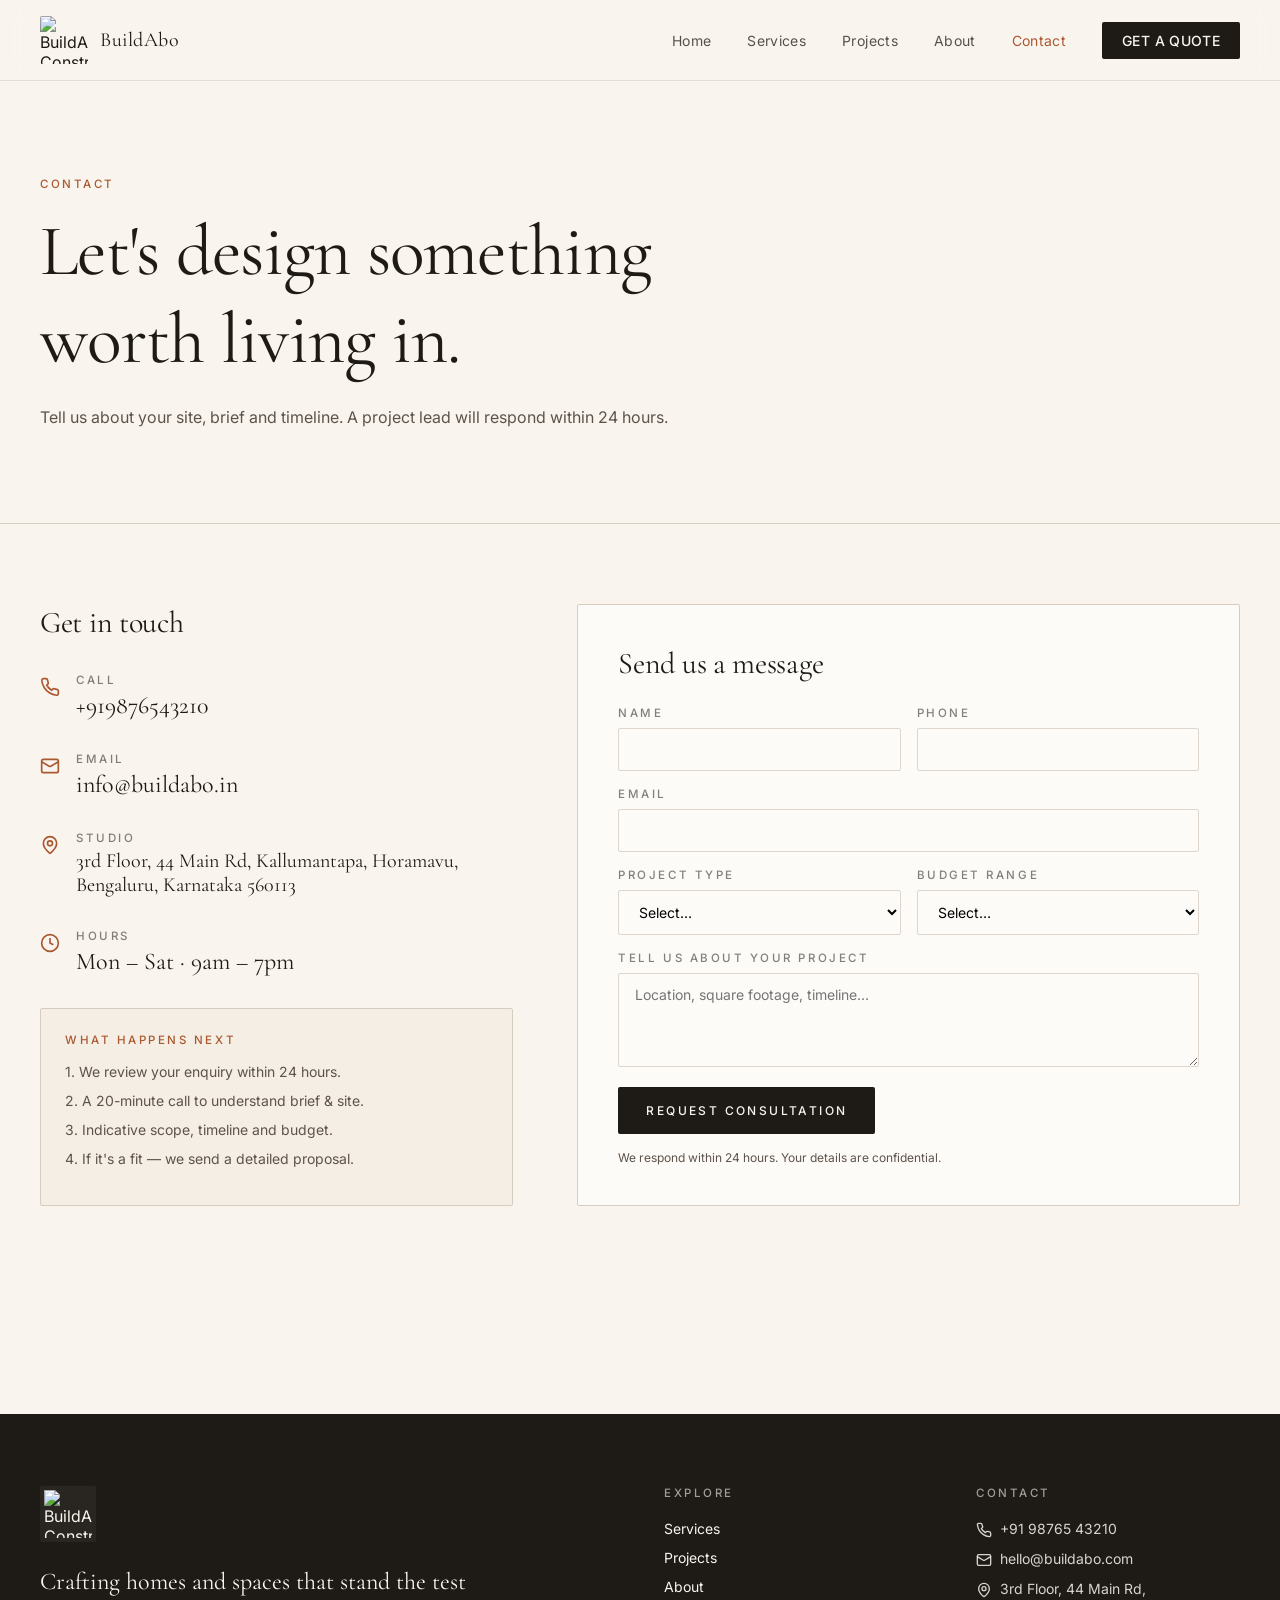
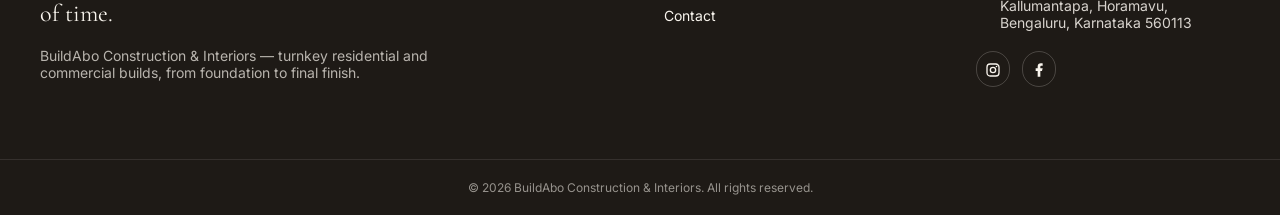
==== contact.html @ c75fe8bf "first commit" ====
<!DOCTYPE html>
<html lang="en">
  <head>
    <meta charset="UTF-8" />
    <meta name="viewport" content="width=device-width, initial-scale=1.0" />
    <title>Contact BuildAbo — Free Project Consultation</title>
    <meta
      name="description"
      content="Tell us about your build or interior project. Free 20-minute consultation. We respond within 24 hours."
    />
    <link rel="stylesheet" href="styles.css" />
  </head>
  <body>
    <div class="page">
      <div id="site-header"></div>
      <main class="main">
        <section class="page-hero">
          <div class="container">
            <p class="eyebrow">Contact</p>
            <h1>Let's design something worth living in.</h1>
            <p class="lead">
              Tell us about your site, brief and timeline. A project lead will respond within 24 hours.
            </p>
          </div>
        </section>

        <section class="section">
          <div class="container contact-grid">
            <div class="contact-side">
              <h2 style="font-size: 1.875rem">Get in touch</h2>

              <a href="tel:+919876543210" class="contact-item">
                <svg viewBox="0 0 24 24" fill="none" stroke="currentColor" stroke-width="2"><path d="M22 16.92v3a2 2 0 0 1-2.18 2 19.79 19.79 0 0 1-8.63-3.07 19.5 19.5 0 0 1-6-6 19.79 19.79 0 0 1-3.07-8.67A2 2 0 0 1 4.11 2h3a2 2 0 0 1 2 1.72 12.84 12.84 0 0 0 .7 2.81 2 2 0 0 1-.45 2.11L8.09 9.91a16 16 0 0 0 6 6l1.27-1.27a2 2 0 0 1 2.11-.45 12.84 12.84 0 0 0 2.81.7A2 2 0 0 1 22 16.92z"/></svg>
                <div>
                  <p class="eyebrow" style="color: color-mix(in oklch, var(--foreground) 55%, transparent)">Call</p>
                  <p class="value">+919876543210</p>
                </div>
              </a>

              <a href="mailto:info@buildabo.in" class="contact-item">
                <svg viewBox="0 0 24 24" fill="none" stroke="currentColor" stroke-width="2"><rect width="20" height="16" x="2" y="4" rx="2"/><path d="m22 7-8.99 5.34a2 2 0 0 1-2.02 0L2 7"/></svg>
                <div>
                  <p class="eyebrow" style="color: color-mix(in oklch, var(--foreground) 55%, transparent)">Email</p>
                  <p class="value">info@buildabo.in</p>
                </div>
              </a>

              <div class="contact-item">
                <svg viewBox="0 0 24 24" fill="none" stroke="currentColor" stroke-width="2"><path d="M20 10c0 4.993-5.539 10.193-7.399 11.799a1 1 0 0 1-1.202 0C9.539 20.193 4 14.993 4 10a8 8 0 0 1 16 0"/><circle cx="12" cy="10" r="3"/></svg>
                <div>
                  <p class="eyebrow" style="color: color-mix(in oklch, var(--foreground) 55%, transparent)">Studio</p>
                  <p class="value" style="font-size: 1.25rem">3rd Floor, 44 Main Rd, Kallumantapa, Horamavu, Bengaluru, Karnataka 560113</p>
                </div>
              </div>

              <div class="contact-item">
                <svg viewBox="0 0 24 24" fill="none" stroke="currentColor" stroke-width="2"><circle cx="12" cy="12" r="10"/><polyline points="12 6 12 12 16 14"/></svg>
                <div>
                  <p class="eyebrow" style="color: color-mix(in oklch, var(--foreground) 55%, transparent)">Hours</p>
                  <p class="value">Mon – Sat · 9am – 7pm</p>
                </div>
              </div>

              <div class="next-box">
                <p class="eyebrow">What happens next</p>
                <ol>
                  <li>1. We review your enquiry within 24 hours.</li>
                  <li>2. A 20-minute call to understand brief & site.</li>
                  <li>3. Indicative scope, timeline and budget.</li>
                  <li>4. If it's a fit — we send a detailed proposal.</li>
                </ol>
              </div>
            </div>

            <div class="form-card">
              <h2 style="font-size: 1.875rem; margin-bottom: 1.5rem">Send us a message</h2>
              <div id="formSuccess" class="form-success hidden">
                <svg viewBox="0 0 24 24" fill="none" stroke="currentColor" stroke-width="2"><path d="M20 6 9 17l-5-5"/></svg>
                <h3>Thank you</h3>
                <p>We've received your enquiry. A project consultant will reach out within 24 hours.</p>
              </div>
              <form id="leadForm" class="lead-form">
                <div class="form-row two">
                  <div class="field"><label class="eyebrow" for="name">Name</label><input id="name" name="name" type="text" required /></div>
                  <div class="field"><label class="eyebrow" for="phone">Phone</label><input id="phone" name="phone" type="tel" required /></div>
                </div>
                <div class="field"><label class="eyebrow" for="email">Email</label><input id="email" name="email" type="email" required /></div>
                <div class="form-row two">
                  <div class="field">
                    <label class="eyebrow" for="projectType">Project type</label>
                    <select id="projectType" name="projectType">
                      <option value="">Select…</option>
                      <option>Residential build</option>
                      <option>Interior design</option>
                      <option>Renovation</option>
                      <option>Commercial fit-out</option>
                      <option>Other</option>
                    </select>
                  </div>
                  <div class="field">
                    <label class="eyebrow" for="budget">Budget range</label>
                    <select id="budget" name="budget">
                      <option value="">Select…</option>
                      <option>Under ₹10L</option>
                      <option>₹10L – ₹50L</option>
                      <option>₹50L – ₹1Cr</option>
                      <option>₹1Cr+</option>
                    </select>
                  </div>
                </div>
                <div class="field">
                  <label class="eyebrow" for="message">Tell us about your project</label>
                  <textarea id="message" name="message" rows="4" placeholder="Location, square footage, timeline…"></textarea>
                </div>
                <button type="submit" class="btn-primary" id="submitBtn" style="padding: 1rem 1.75rem; letter-spacing: 0.2em; align-self: flex-start;">
                  Request Consultation
                </button>
                <p class="form-note">We respond within 24 hours. Your details are confidential.</p>
              </form>
            </div>
          </div>
        </section>
      </main>
      <div id="site-footer"></div>
    </div>
    <script src="site.js"></script>
    <script>
      BuildAbo.renderHeader("site-header");
      BuildAbo.renderFooter("site-footer");
      BuildAbo.bindLeadForm("leadForm", "formSuccess", "submitBtn");
    </script>
  </body>
</html>
---- styles.css ----
@import url("https://fonts.googleapis.com/css2?family=Cormorant+Garamond:ital,wght@0,300;0,400;0,500;0,600;0,700;1,400&family=Inter:wght@300;400;500;600;700&display=swap");

:root {
  --font-display: "Cormorant Garamond", serif;
  --font-sans: "Inter", system-ui, sans-serif;
  --radius-sm: 2px;

  --background: oklch(0.97 0.01 80);
  --foreground: oklch(0.22 0.01 60);
  --card: oklch(0.99 0.005 80);
  --primary: oklch(0.22 0.01 60);
  --primary-foreground: oklch(0.97 0.01 80);
  --secondary: oklch(0.92 0.02 75);
  --muted-foreground: oklch(0.45 0.02 60);
  --accent: oklch(0.55 0.12 45);
  --accent-foreground: oklch(0.98 0.01 80);
  --border: oklch(0.85 0.02 70);
  --input: oklch(0.88 0.015 70);
  --ink: oklch(0.22 0.01 60);
}

*,
*::before,
*::after {
  box-sizing: border-box;
  border-color: var(--border);
}

html {
  scroll-behavior: smooth;
}

body {
  margin: 0;
  background: var(--background);
  color: var(--foreground);
  font-family: var(--font-sans);
  -webkit-font-smoothing: antialiased;
}

img {
  max-width: 100%;
  display: block;
}

a {
  color: inherit;
  text-decoration: none;
}

h1,
h2,
h3,
h4 {
  font-family: var(--font-display);
  font-weight: 400;
  letter-spacing: -0.01em;
  margin: 0;
}

p {
  margin: 0;
}

ul {
  margin: 0;
  padding: 0;
  list-style: none;
}

button,
input,
select,
textarea {
  font: inherit;
}

.page {
  display: flex;
  min-height: 100vh;
  flex-direction: column;
  background: var(--background);
}

.main {
  flex: 1;
}

.container {
  width: 100%;
  max-width: 80rem;
  margin-inline: auto;
  padding-inline: 1.5rem;
}

@media (min-width: 1024px) {
  .container {
    padding-inline: 2.5rem;
  }
}

.eyebrow {
  font-family: var(--font-sans);
  text-transform: uppercase;
  letter-spacing: 0.22em;
  font-size: 0.72rem;
  font-weight: 500;
  color: var(--accent);
  margin: 0;
}

/* Header */
.site-header {
  position: sticky;
  top: 0;
  z-index: 50;
  border-bottom: 1px solid color-mix(in oklch, var(--border) 60%, transparent);
  background: color-mix(in oklch, var(--background) 85%, transparent);
  backdrop-filter: blur(12px);
}

.header-inner {
  display: flex;
  align-items: center;
  justify-content: space-between;
  padding-block: 1rem;
}

.brand {
  display: flex;
  align-items: center;
  gap: 0.75rem;
}

.brand img {
  height: 3rem;
  width: 3rem;
  border-radius: var(--radius-sm);
  object-fit: cover;
}

.brand span {
  font-family: var(--font-display);
  font-size: 1.25rem;
  letter-spacing: 0.025em;
}

.nav-desktop {
  display: none;
  align-items: center;
  gap: 2.25rem;
}

.nav-desktop a {
  font-size: 0.875rem;
  letter-spacing: 0.025em;
  color: color-mix(in oklch, var(--foreground) 75%, transparent);
  transition: color 0.2s;
}

.nav-desktop a:hover {
  color: var(--accent);
}

.btn-primary {
  display: inline-flex;
  align-items: center;
  justify-content: center;
  gap: 0.75rem;
  border: 0;
  border-radius: var(--radius-sm);
  background: var(--primary);
  color: var(--primary-foreground) !important;
  padding: 0.625rem 1.25rem;
  font-size: 0.75rem;
  font-weight: 500;
  text-transform: uppercase;
  letter-spacing: 0.18em;
  cursor: pointer;
  transition: background 0.2s, color 0.2s;
}

.btn-primary:hover {
  background: var(--accent);
  color: var(--accent-foreground) !important;
}

.nav-desktop a.btn-primary {
  color: var(--primary-foreground);
}

.nav-desktop a.btn-primary:hover {
  color: var(--accent-foreground);
}

.btn-accent {
  display: inline-flex;
  align-items: center;
  gap: 0.75rem;
  border: 0;
  border-radius: var(--radius-sm);
  background: var(--accent);
  color: var(--accent-foreground);
  padding: 1rem 1.75rem;
  font-size: 0.75rem;
  font-weight: 500;
  text-transform: uppercase;
  letter-spacing: 0.22em;
  cursor: pointer;
  transition: background 0.2s, color 0.2s, transform 0.2s;
}

.btn-accent:hover {
  background: var(--background);
  color: var(--ink);
}

.btn-accent:hover .icon-arrow {
  transform: translateX(4px);
}

.menu-toggle {
  display: inline-flex;
  background: none;
  border: 0;
  padding: 0.25rem;
  cursor: pointer;
  color: var(--foreground);
}

.mobile-nav {
  display: none;
  border-top: 1px solid var(--border);
  background: var(--background);
}

.mobile-nav.open {
  display: block;
}

.mobile-nav-inner {
  display: flex;
  flex-direction: column;
  gap: 0.5rem;
  padding: 1rem 1.5rem;
}

.mobile-nav a {
  padding-block: 0.5rem;
  font-size: 0.875rem;
}

.mobile-nav .btn-primary {
  margin-top: 0.5rem;
  padding: 0.75rem 1.25rem;
  text-align: center;
}

@media (min-width: 768px) {
  .nav-desktop {
    display: flex;
  }

  .menu-toggle {
    display: none;
  }

  .mobile-nav,
  .mobile-nav.open {
    display: none;
  }
}

/* Hero */
.hero {
  position: relative;
  isolation: isolate;
  overflow: hidden;
}

.hero-img {
  position: absolute;
  inset: 0;
  width: 100%;
  height: 100%;
  object-fit: cover;
}

.hero-overlay {
  position: absolute;
  inset: 0;
  background: linear-gradient(
    to bottom,
    color-mix(in oklch, var(--ink) 55%, transparent),
    color-mix(in oklch, var(--ink) 40%, transparent),
    color-mix(in oklch, var(--ink) 85%, transparent)
  );
}

.hero-content {
  position: relative;
  display: flex;
  min-height: 88vh;
  flex-direction: column;
  justify-content: flex-end;
  padding-top: 10rem;
  padding-bottom: 5rem;
}

.hero .eyebrow {
  color: color-mix(in oklch, var(--primary-foreground) 80%, transparent);
}

.hero h1 {
  margin-top: 1.5rem;
  max-width: 56rem;
  font-size: clamp(3rem, 8vw, 6rem);
  line-height: 1.05;
  color: var(--primary-foreground);
}

.hero h1 em {
  font-style: italic;
  color: var(--accent);
}

.hero-lead {
  margin-top: 1.5rem;
  max-width: 36rem;
  font-size: clamp(1rem, 2vw, 1.125rem);
  color: color-mix(in oklch, var(--primary-foreground) 85%, transparent);
}

.hero-actions {
  margin-top: 2.5rem;
  display: flex;
  flex-wrap: wrap;
  align-items: center;
  gap: 1rem;
}

.link-ghost {
  font-size: 0.75rem;
  text-transform: uppercase;
  letter-spacing: 0.22em;
  color: color-mix(in oklch, var(--primary-foreground) 80%, transparent);
  text-underline-offset: 4px;
}

.link-ghost:hover {
  color: var(--accent);
  text-decoration: underline;
}

.icon-arrow {
  width: 1rem;
  height: 1rem;
  transition: transform 0.2s;
}

/* Trust */
.trust {
  border-block: 1px solid var(--border);
  background: color-mix(in oklch, var(--secondary) 40%, transparent);
}

.trust-grid {
  display: grid;
  grid-template-columns: repeat(2, 1fr);
  gap: 2rem 0;
  padding-block: 3.5rem;
}

.trust-item {
  text-align: center;
}

.trust-value {
  font-family: var(--font-display);
  font-size: clamp(2.25rem, 4vw, 3rem);
}

.trust-label {
  margin-top: 0.5rem;
  font-size: 0.75rem;
  text-transform: uppercase;
  letter-spacing: 0.18em;
  color: var(--muted-foreground);
}

@media (min-width: 768px) {
  .trust-grid {
    grid-template-columns: repeat(4, 1fr);
  }
}

/* Sections shared */
.section {
  padding-block: 5rem;
}

.section-head {
  display: flex;
  flex-direction: column;
  align-items: flex-start;
  justify-content: space-between;
  gap: 1.5rem;
}

.section-head h2 {
  margin-top: 0.75rem;
  font-size: clamp(2.25rem, 4vw, 3rem);
}

.link-accent {
  font-size: 0.75rem;
  text-transform: uppercase;
  letter-spacing: 0.22em;
  color: var(--accent);
}

.link-accent:hover {
  text-decoration: underline;
}

@media (min-width: 768px) {
  .section-head {
    flex-direction: row;
    align-items: flex-end;
  }
}

/* Services */
.services-grid {
  margin-top: 4rem;
  display: grid;
  gap: 1px;
  overflow: hidden;
  border-radius: var(--radius-sm);
  background: var(--border);
}

.service-card {
  background: var(--background);
  padding: 2rem;
  transition: background 0.2s;
}

.service-card:hover {
  background: var(--card);
}

.service-card svg {
  width: 1.75rem;
  height: 1.75rem;
  color: var(--accent);
  stroke-width: 1.4;
}

.service-card h3 {
  margin-top: 1.25rem;
  font-size: 1.5rem;
}

.service-card p {
  margin-top: 0.75rem;
  font-size: 0.875rem;
  line-height: 1.625;
  color: var(--muted-foreground);
}

@media (min-width: 768px) {
  .services-grid {
    grid-template-columns: repeat(2, 1fr);
  }
}

@media (min-width: 1024px) {
  .services-grid {
    grid-template-columns: repeat(3, 1fr);
  }
}

/* Projects */
.projects {
  background: color-mix(in oklch, var(--secondary) 30%, transparent);
  padding-block: 4.5rem;
}

.projects-track-wrap {
  position: relative;
  margin-top: 4rem;
}

.projects-track {
  display: flex;
  gap: 1.875rem;
  overflow-x: auto;
  scroll-snap-type: x mandatory;
  scrollbar-width: none;
  -webkit-overflow-scrolling: touch;
}

.projects-track::-webkit-scrollbar {
  display: none;
}

.project-card {
  position: relative;
  flex: 0 0 100%;
  overflow: hidden;
  border-radius: var(--radius-sm);
  scroll-snap-align: start;
}

.project-card img {
  width: 100%;
  height: 23rem;
  object-fit: cover;
  transition: transform 0.7s;
}

.project-card:hover img {
  transform: scale(1.05);
}

.project-card-overlay {
  position: absolute;
  inset: 0;
  background: linear-gradient(
    to top,
    color-mix(in oklch, var(--ink) 80%, transparent),
    transparent
  );
}

.project-card-meta {
  position: absolute;
  inset: auto 0 0 0;
  padding: 1.75rem;
}

.project-card-meta .cat {
  font-size: 0.75rem;
  text-transform: uppercase;
  letter-spacing: 0.22em;
  color: var(--accent);
}

.project-card-meta h3 {
  margin-top: 0.5rem;
  font-size: 1.875rem;
  color: var(--primary-foreground);
}

.project-card-meta p {
  font-size: 0.875rem;
  color: color-mix(in oklch, var(--primary-foreground) 75%, transparent);
}

.carousel-nav {
  display: flex;
  justify-content: flex-end;
  gap: 0.5rem;
  margin-top: 1.5rem;
}

.carousel-btn {
  width: 2.5rem;
  height: 2.5rem;
  border: 1px solid var(--border);
  border-radius: var(--radius-sm);
  background: var(--background);
  cursor: pointer;
  color: var(--foreground);
}

.carousel-btn:hover {
  border-color: var(--accent);
  color: var(--accent);
}

@media (min-width: 768px) {
  .project-card {
    flex-basis: calc(50% - 0.9375rem);
  }

  .project-card img {
    height: 28.125rem;
  }
}

/* Process */
.process-grid {
  display: grid;
  gap: 4rem;
}

.process-copy h2 {
  margin-top: 0.75rem;
  font-size: clamp(2.25rem, 4vw, 3rem);
}

.process-copy p {
  margin-top: 1.5rem;
  max-width: 28rem;
  font-size: 0.875rem;
  line-height: 1.625;
  color: var(--muted-foreground);
}

.process-steps {
  display: grid;
  gap: 1px;
  background: var(--border);
}

.process-step {
  background: var(--background);
  padding: 2rem;
}

.process-step .n {
  font-family: var(--font-display);
  font-size: 3rem;
  color: var(--accent);
}

.process-step h3 {
  margin-top: 1rem;
  font-size: 1.5rem;
}

.process-step p {
  margin-top: 0.5rem;
  font-size: 0.875rem;
  color: var(--muted-foreground);
}

@media (min-width: 640px) {
  .process-steps {
    grid-template-columns: repeat(2, 1fr);
  }
}

@media (min-width: 1024px) {
  .process-grid {
    grid-template-columns: 1fr 2fr;
  }
}

/* Testimonials */
.testimonials {
  background: var(--primary);
  color: var(--primary-foreground);
  padding-block: 5rem;
}

.testimonials .eyebrow {
  color: var(--accent);
}

.testimonials h2 {
  margin-top: 0.75rem;
  max-width: 48rem;
  font-size: clamp(2.25rem, 4vw, 3rem);
}

.testimonials-track {
  margin-top: 4rem;
  display: flex;
  gap: 2.5rem;
  overflow-x: auto;
  scroll-snap-type: x mandatory;
  scrollbar-width: none;
}

.testimonials-track::-webkit-scrollbar {
  display: none;
}

.testimonial {
  flex: 0 0 100%;
  border-left: 1px solid color-mix(in oklch, var(--accent) 40%, transparent);
  padding-left: 1.5rem;
  scroll-snap-align: start;
}

.testimonial blockquote {
  margin: 0;
  font-family: var(--font-display);
  font-size: 1.25rem;
  line-height: 1.35;
}

.testimonial figcaption {
  margin-top: 1.25rem;
  font-size: 0.75rem;
  text-transform: uppercase;
  letter-spacing: 0.2em;
  color: color-mix(in oklch, var(--primary-foreground) 70%, transparent);
}

.testimonial figcaption span {
  color: color-mix(in oklch, var(--primary-foreground) 50%, transparent);
}

@media (min-width: 768px) {
  .testimonial {
    flex-basis: calc(50% - 1.25rem);
  }
}

@media (min-width: 1024px) {
  .testimonial {
    flex-basis: calc(33.333% - 1.667rem);
  }
}

/* CTA / Form */
.cta-grid {
  display: grid;
  gap: 3rem;
}

.cta-copy h2 {
  margin-top: 0.75rem;
  font-size: clamp(3rem, 5vw, 3.75rem);
}

.cta-copy > p {
  margin-top: 1.5rem;
  max-width: 28rem;
  font-size: 0.875rem;
  line-height: 1.625;
  color: var(--muted-foreground);
}

.cta-contacts {
  margin-top: 2rem;
  display: flex;
  flex-direction: column;
  gap: 0.75rem;
  font-size: 0.875rem;
}

.cta-contacts a:hover {
  color: var(--accent);
}

.form-card {
  border: 1px solid var(--border);
  border-radius: var(--radius-sm);
  background: var(--card);
  padding: 2rem;
}

.lead-form {
  display: flex;
  flex-direction: column;
  gap: 1rem;
}

.form-row {
  display: grid;
  gap: 1rem;
}

.field label {
  display: block;
  color: color-mix(in oklch, var(--foreground) 55%, transparent);
}

.field input,
.field select,
.field textarea {
  margin-top: 0.5rem;
  width: 100%;
  border: 1px solid var(--input);
  border-radius: var(--radius-sm);
  background: var(--card);
  padding: 0.75rem 1rem;
  font-size: 0.875rem;
  outline: none;
  transition: border-color 0.2s;
}

.field input:focus,
.field select:focus,
.field textarea:focus {
  border-color: var(--accent);
}

.form-note {
  font-size: 0.75rem;
  color: var(--muted-foreground);
}

.form-success {
  border: 1px solid color-mix(in oklch, var(--accent) 30%, transparent);
  background: color-mix(in oklch, var(--accent) 5%, transparent);
  border-radius: var(--radius-sm);
  padding: 2rem;
  text-align: center;
}

.form-success svg {
  margin-inline: auto;
  width: 2.5rem;
  height: 2.5rem;
  color: var(--accent);
}

.form-success h3 {
  margin-top: 1rem;
  font-size: 1.5rem;
}

.form-success p {
  margin-top: 0.5rem;
  font-size: 0.875rem;
  color: var(--muted-foreground);
}

.hidden {
  display: none !important;
}

@media (min-width: 768px) {
  .form-row.two {
    grid-template-columns: repeat(2, 1fr);
  }

  .form-card {
    padding: 2.5rem;
  }
}

@media (min-width: 1024px) {
  .cta-grid {
    grid-template-columns: 1fr 1fr;
  }
}

/* Footer */
.site-footer {
  margin-top: 8rem;
  background: var(--primary);
  color: var(--primary-foreground);
}

.footer-grid {
  display: grid;
  gap: 3rem;
  padding-block: 4.5rem;
}

.footer-brand img {
  height: 3.5rem;
  width: 3.5rem;
  border-radius: var(--radius-sm);
  object-fit: cover;
  background: color-mix(in oklch, var(--primary-foreground) 5%, transparent);
  padding: 0.25rem;
}

.footer-brand .tagline {
  margin-top: 1.5rem;
  max-width: 28rem;
  font-family: var(--font-display);
  font-size: 1.5rem;
  line-height: 1.35;
}

.footer-brand .desc {
  margin-top: 1rem;
  max-width: 28rem;
  font-size: 0.875rem;
  color: color-mix(in oklch, var(--primary-foreground) 70%, transparent);
}

.footer-col .eyebrow {
  color: color-mix(in oklch, var(--primary-foreground) 60%, transparent);
}

.footer-col ul {
  margin-top: 1.25rem;
  display: flex;
  flex-direction: column;
  gap: 0.75rem;
  font-size: 0.875rem;
}

.footer-col a:hover {
  color: var(--accent);
}

.footer-contact li {
  display: flex;
  align-items: flex-start;
  gap: 0.5rem;
  color: color-mix(in oklch, var(--primary-foreground) 85%, transparent);
}

.footer-contact svg {
  margin-top: 0.125rem;
  width: 1rem;
  height: 1rem;
  flex-shrink: 0;
}

.socials {
  margin-top: 1.25rem;
  display: flex;
  gap: 0.75rem;
}

.socials a {
  display: inline-flex;
  border: 1px solid color-mix(in oklch, var(--primary-foreground) 20%, transparent);
  border-radius: 999px;
  padding: 0.5rem;
}

.socials a:hover {
  border-color: var(--accent);
  color: var(--accent);
}

.socials svg {
  width: 1rem;
  height: 1rem;
}

.footer-bottom {
  border-top: 1px solid color-mix(in oklch, var(--primary-foreground) 10%, transparent);
  padding: 1.25rem 1.5rem;
  text-align: center;
  font-size: 0.75rem;
  color: color-mix(in oklch, var(--primary-foreground) 55%, transparent);
}

@media (min-width: 768px) {
  .footer-grid {
    grid-template-columns: repeat(4, 1fr);
  }

  .footer-brand {
    grid-column: span 2;
  }
}

@media (min-width: 1024px) {
  .footer-bottom {
    padding-inline: 2.5rem;
  }
}

/* Signup popup */
.popup-backdrop {
  position: fixed;
  inset: 0;
  z-index: 999;
  display: flex;
  align-items: center;
  justify-content: center;
  background: rgb(0 0 0 / 0.6);
  backdrop-filter: blur(4px);
}

.popup {
  position: relative;
  width: 95%;
  max-width: 32rem;
  border-radius: 6px;
  background: white;
  padding: 2rem;
  box-shadow: 0 25px 50px -12px rgb(0 0 0 / 0.25);
}

.popup-close {
  position: absolute;
  right: 1rem;
  top: 1rem;
  border: 0;
  border-radius: 999px;
  background: transparent;
  padding: 0.5rem;
  cursor: pointer;
}

.popup-close:hover {
  background: #f3f4f6;
}

.popup h2 {
  margin-top: 0.75rem;
  font-size: 2.25rem;
}

.popup > p:not(.eyebrow) {
  margin-top: 1rem;
  color: var(--muted-foreground);
}

.popup form {
  margin-top: 2rem;
  display: flex;
  flex-direction: column;
  gap: 1rem;
}

.popup input {
  width: 100%;
  border: 1px solid var(--border);
  border-radius: var(--radius-sm);
  padding: 0.75rem 1rem;
}

.popup .btn-primary {
  width: 100%;
  padding: 1rem;
  color: white;
}

.popup-later {
  margin-top: 1.25rem;
  width: 100%;
  border: 0;
  background: none;
  font-size: 0.875rem;
  color: var(--muted-foreground);
  cursor: pointer;
}

.popup-later:hover {
  color: var(--accent);
}

/* Inner page heroes */
.page-hero {
  border-bottom: 1px solid var(--border);
  padding-block: 6rem;
}

.page-hero.soft {
  background: color-mix(in oklch, var(--secondary) 30%, transparent);
}

.page-hero h1 {
  margin-top: 1rem;
  max-width: 48rem;
  font-size: clamp(3rem, 7vw, 4.5rem);
}

.page-hero .lead {
  margin-top: 1.5rem;
  max-width: 42rem;
  font-size: 1rem;
  color: var(--muted-foreground);
}

/* Services page */
.services-detail-grid {
  display: grid;
  gap: 1px;
  background: var(--border);
}

.service-detail {
  background: var(--background);
  padding: 2.5rem;
}

.service-detail svg {
  width: 2rem;
  height: 2rem;
  color: var(--accent);
}

.service-detail h2 {
  margin-top: 1.5rem;
  font-size: 1.875rem;
}

.service-detail > p {
  margin-top: 0.75rem;
  font-size: 0.875rem;
  line-height: 1.625;
  color: var(--muted-foreground);
}

.service-detail ul {
  margin-top: 1.5rem;
  display: flex;
  flex-direction: column;
  gap: 0.5rem;
  font-size: 0.875rem;
}

.service-detail li {
  display: flex;
  gap: 0.5rem;
}

.service-detail li span {
  color: var(--accent);
}

@media (min-width: 768px) {
  .services-detail-grid {
    grid-template-columns: repeat(2, 1fr);
  }
}

.band-cta {
  background: var(--primary);
  color: var(--primary-foreground);
  padding-block: 5rem;
}

.band-cta-inner {
  display: flex;
  flex-direction: column;
  align-items: flex-start;
  justify-content: space-between;
  gap: 1.5rem;
}

.band-cta h2 {
  max-width: 36rem;
  font-size: clamp(2.25rem, 4vw, 3rem);
}

@media (min-width: 768px) {
  .band-cta-inner {
    flex-direction: row;
    align-items: center;
  }
}

/* Projects page */
.projects-grid {
  display: grid;
  gap: 2rem;
}

.projects-grid a {
  display: block;
}

.projects-grid .thumb {
  overflow: hidden;
  border-radius: var(--radius-sm);
}

.projects-grid img {
  width: 100%;
  height: 20rem;
  object-fit: cover;
  transition: transform 0.7s;
}

.projects-grid a:hover img {
  transform: scale(1.05);
}

.project-meta {
  margin-top: 1.25rem;
  display: flex;
  align-items: flex-start;
  justify-content: space-between;
  gap: 1rem;
}

.project-meta .cat {
  font-size: 0.75rem;
  text-transform: uppercase;
  letter-spacing: 0.22em;
  color: var(--accent);
}

.project-meta h2 {
  margin-top: 0.5rem;
  font-size: 1.5rem;
}

.project-meta .sub {
  font-size: 0.875rem;
  color: var(--muted-foreground);
}

.project-meta .year {
  font-size: 0.875rem;
  color: var(--muted-foreground);
}

.projects-footer {
  margin-top: 5rem;
  border-top: 1px solid var(--border);
  padding-top: 3rem;
  text-align: center;
}

.projects-footer h2 {
  font-size: clamp(1.875rem, 3vw, 2.25rem);
}

.projects-footer .btn-primary {
  margin-top: 1.5rem;
  padding: 1rem 1.75rem;
  letter-spacing: 0.22em;
}

@media (min-width: 768px) {
  .projects-grid {
    grid-template-columns: repeat(2, 1fr);
  }
}

@media (min-width: 1024px) {
  .projects-grid {
    grid-template-columns: repeat(3, 1fr);
  }
}

/* About page */
.about-hero-grid {
  display: grid;
  gap: 4rem;
}

.about-hero-grid .lead {
  max-width: 28rem;
  font-size: 1rem;
  line-height: 1.625;
  color: var(--muted-foreground);
}

.about-image {
  width: 100%;
  height: 30rem;
  border-radius: var(--radius-sm);
  object-fit: cover;
}

.values-grid {
  margin-top: 2rem;
  display: grid;
  gap: 1px;
  background: var(--border);
}

.value-card {
  background: var(--background);
  padding: 2rem;
}

.value-card h2 {
  font-size: 2.25rem;
  color: var(--accent);
}

.value-card p {
  margin-top: 1rem;
  font-size: 0.875rem;
  line-height: 1.625;
  color: var(--muted-foreground);
}

.promise {
  background: color-mix(in oklch, var(--secondary) 40%, transparent);
  padding-block: 4rem;
  text-align: center;
}

.promise h2 {
  margin-top: 1rem;
  max-width: 56rem;
  margin-inline: auto;
  font-size: clamp(2.25rem, 4vw, 3rem);
  line-height: 1.35;
}

.promise .btn-primary {
  margin-top: 2.5rem;
  padding: 1rem 1.75rem;
  letter-spacing: 0.22em;
}

@media (min-width: 768px) {
  .values-grid {
    grid-template-columns: repeat(3, 1fr);
  }
}

@media (min-width: 1024px) {
  .about-hero-grid {
    grid-template-columns: 1fr 1fr;
    align-items: end;
  }
}

/* Contact page */
.contact-grid {
  display: grid;
  gap: 4rem;
}

.contact-item {
  display: flex;
  gap: 1rem;
}

.contact-item svg {
  margin-top: 0.25rem;
  width: 1.25rem;
  height: 1.25rem;
  color: var(--accent);
  flex-shrink: 0;
}

.contact-item .value {
  margin-top: 0.25rem;
  font-family: var(--font-display);
  font-size: 1.5rem;
}

.contact-item a:hover {
  color: var(--accent);
}

.contact-side {
  display: flex;
  flex-direction: column;
  gap: 2rem;
}

.next-box {
  border: 1px solid var(--border);
  border-radius: var(--radius-sm);
  background: color-mix(in oklch, var(--secondary) 40%, transparent);
  padding: 1.5rem;
}

.next-box ol {
  margin-top: 1rem;
  display: flex;
  flex-direction: column;
  gap: 0.75rem;
  font-size: 0.875rem;
  color: var(--muted-foreground);
  padding: 0;
  list-style: none;
}

@media (min-width: 1024px) {
  .contact-grid {
    grid-template-columns: 1fr 1.4fr;
  }
}

/* Project detail */
.detail-hero img {
  width: 100%;
  height: 70vh;
  object-fit: cover;
}

.detail-facts {
  margin-top: 3rem;
  display: grid;
  gap: 1.5rem;
}

.detail-fact {
  border: 1px solid var(--border);
  border-radius: 8px;
  padding: 1.5rem;
}

.detail-fact h3 {
  font-family: var(--font-sans);
  font-size: 0.875rem;
  text-transform: uppercase;
  color: #6b7280;
  letter-spacing: 0.05em;
}

.detail-fact p {
  margin-top: 0.5rem;
  font-size: 1.25rem;
}

.detail-about {
  margin-top: 5rem;
  max-width: 56rem;
}

.detail-about h2 {
  font-size: 2.25rem;
}

.detail-about p {
  margin-top: 2rem;
  font-size: 1.125rem;
  line-height: 2.25rem;
  color: var(--muted-foreground);
}

.detail-gallery {
  margin-top: 6rem;
}

.detail-gallery h2 {
  margin-bottom: 2.5rem;
  font-size: 2.25rem;
}

.gallery-grid {
  display: grid;
  gap: 1.5rem;
}

.gallery-grid img {
  height: 20rem;
  width: 100%;
  border-radius: 8px;
  object-fit: cover;
  transition: transform 0.5s;
}

.gallery-grid img:hover {
  transform: scale(1.05);
}

.detail-cta {
  margin-top: 6rem;
  border-top: 1px solid var(--border);
  padding-top: 3rem;
  display: flex;
  flex-direction: column;
  align-items: flex-start;
  justify-content: space-between;
  gap: 1.5rem;
}

.detail-cta h2 {
  font-size: 2.25rem;
}

.detail-cta p {
  margin-top: 0.75rem;
  color: var(--muted-foreground);
}

.back-link {
  margin-top: 3rem;
  display: inline-block;
  color: var(--accent);
}

.back-link:hover {
  text-decoration: underline;
}

.lightbox {
  position: fixed;
  inset: 0;
  z-index: 50;
  display: flex;
  align-items: center;
  justify-content: center;
  background: rgb(0 0 0 / 0.9);
  padding: 2rem;
}

.lightbox img {
  max-width: 95%;
  max-height: 90vh;
  object-fit: contain;
  border-radius: 8px;
}

.lightbox-close {
  position: absolute;
  top: 1.5rem;
  right: 2rem;
  border: 0;
  background: none;
  color: white;
  font-size: 3rem;
  cursor: pointer;
  line-height: 1;
}

@media (min-width: 768px) {
  .detail-facts {
    grid-template-columns: repeat(3, 1fr);
  }

  .detail-cta {
    flex-direction: row;
    align-items: center;
  }

  .gallery-grid {
    grid-template-columns: repeat(2, 1fr);
  }
}

@media (min-width: 1024px) {
  .gallery-grid {
    grid-template-columns: repeat(3, 1fr);
  }
}

.loading-msg {
  text-align: center;
  padding: 2.5rem;
  color: var(--muted-foreground);
}
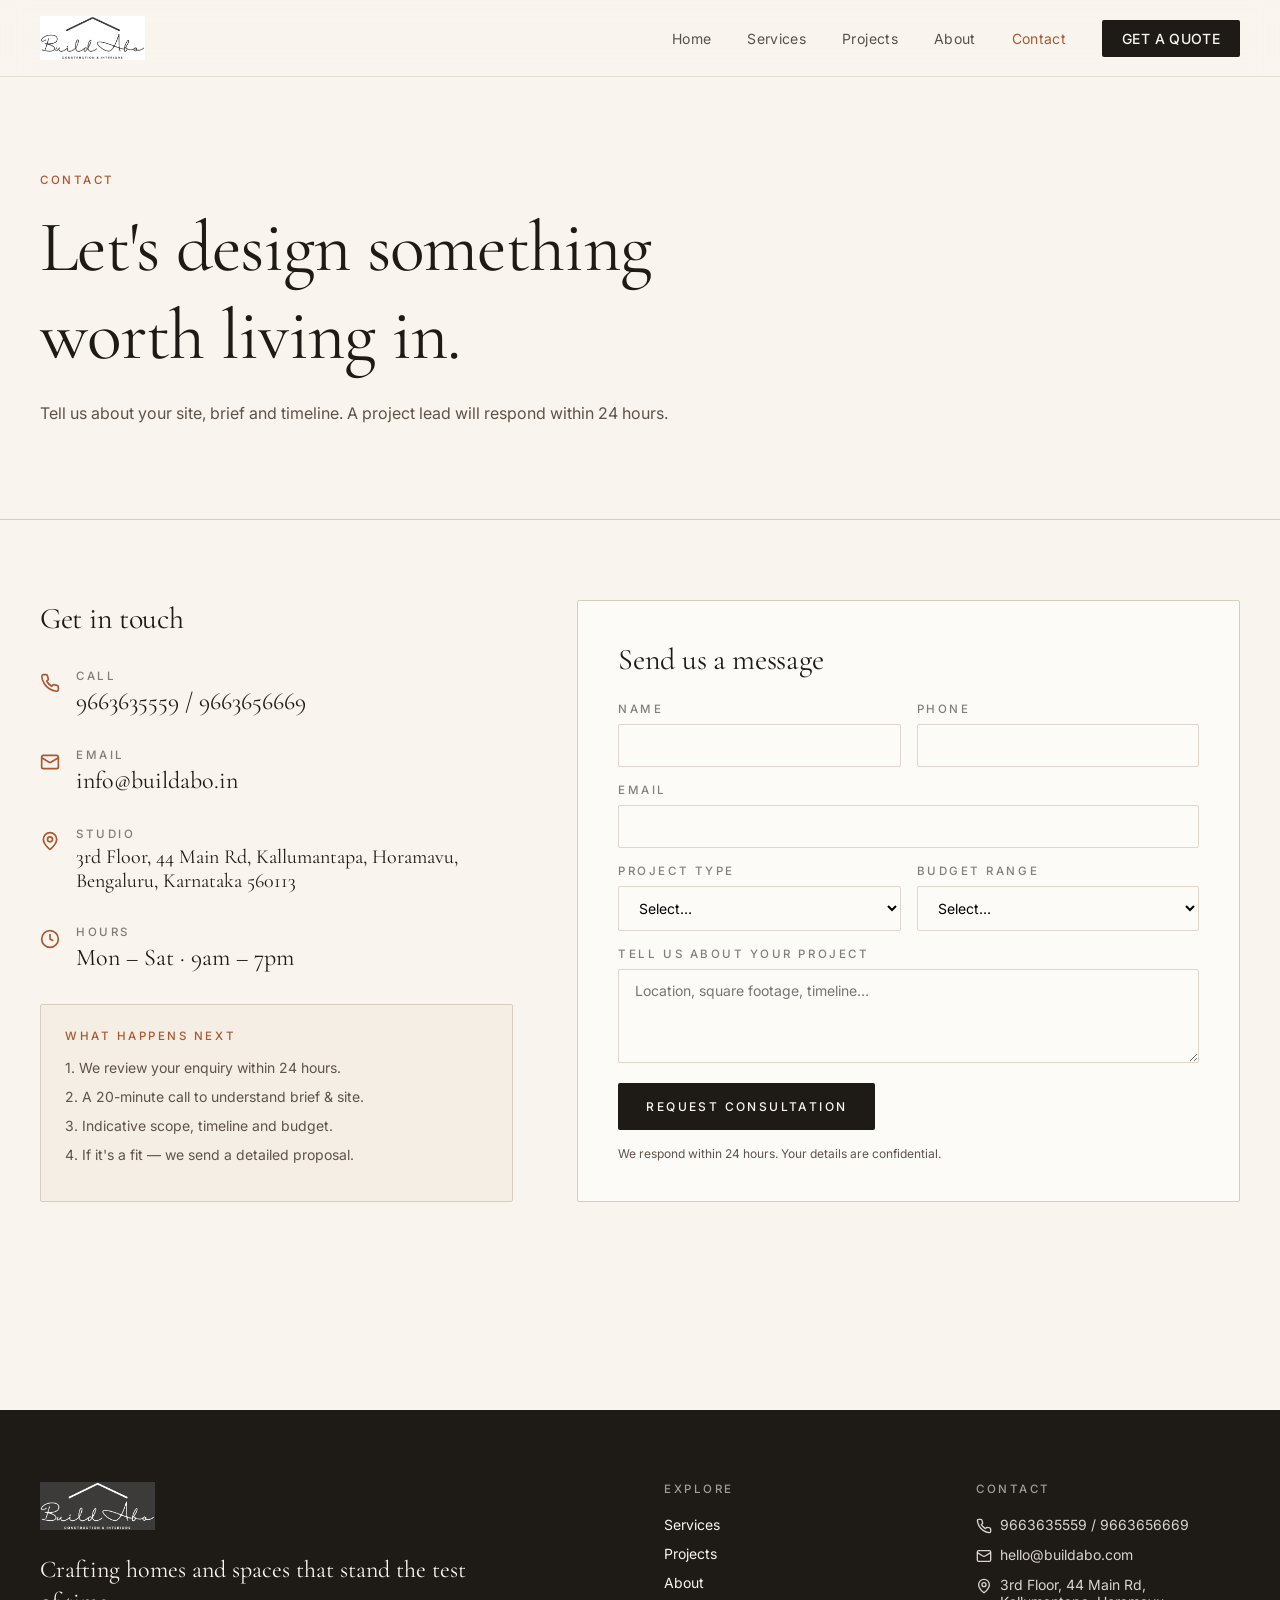
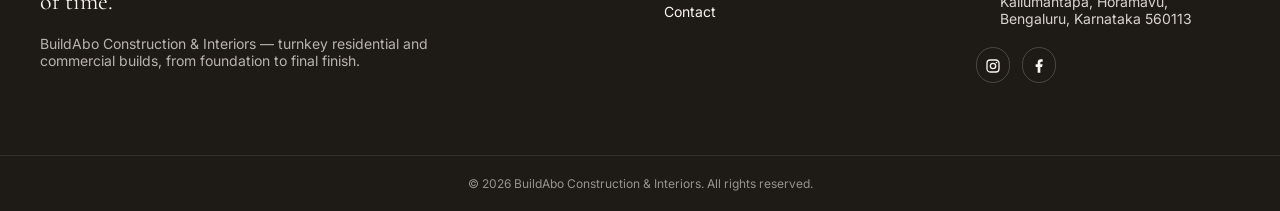
==== commit 555270e1: "Test auto deploy" ====
--- a/contact.html
+++ b/contact.html
@@ -29,13 +29,15 @@
             <div class="contact-side">
               <h2 style="font-size: 1.875rem">Get in touch</h2>
 
-              <a href="tel:+919876543210" class="contact-item">
+              <div class="contact-item">
                 <svg viewBox="0 0 24 24" fill="none" stroke="currentColor" stroke-width="2"><path d="M22 16.92v3a2 2 0 0 1-2.18 2 19.79 19.79 0 0 1-8.63-3.07 19.5 19.5 0 0 1-6-6 19.79 19.79 0 0 1-3.07-8.67A2 2 0 0 1 4.11 2h3a2 2 0 0 1 2 1.72 12.84 12.84 0 0 0 .7 2.81 2 2 0 0 1-.45 2.11L8.09 9.91a16 16 0 0 0 6 6l1.27-1.27a2 2 0 0 1 2.11-.45 12.84 12.84 0 0 0 2.81.7A2 2 0 0 1 22 16.92z"/></svg>
                 <div>
                   <p class="eyebrow" style="color: color-mix(in oklch, var(--foreground) 55%, transparent)">Call</p>
-                  <p class="value">+919876543210</p>
+                  <p class="value phone-line">
+                    <a href="tel:+919663635559">9663635559</a> / <a href="tel:+919663656669">9663656669</a>
+                  </p>
                 </div>
-              </a>
+              </div>
 
               <a href="mailto:info@buildabo.in" class="contact-item">
                 <svg viewBox="0 0 24 24" fill="none" stroke="currentColor" stroke-width="2"><rect width="20" height="16" x="2" y="4" rx="2"/><path d="m22 7-8.99 5.34a2 2 0 0 1-2.02 0L2 7"/></svg>
--- a/styles.css
+++ b/styles.css
@@ -129,20 +129,12 @@
 .brand {
   display: flex;
   align-items: center;
-  gap: 0.75rem;
-}
-
-.brand img {
-  height: 3rem;
-  width: 3rem;
-  border-radius: var(--radius-sm);
-  object-fit: cover;
-}
-
-.brand span {
-  font-family: var(--font-display);
-  font-size: 1.25rem;
-  letter-spacing: 0.025em;
+}
+
+.brand-logo {
+  height: 2.75rem;
+  width: auto;
+  display: block;
 }
 
 .nav-desktop {
@@ -748,6 +740,15 @@
   color: var(--accent);
 }
 
+.phone-line {
+  margin: 0;
+  white-space: nowrap;
+}
+
+.phone-line a:hover {
+  color: var(--accent);
+}
+
 .form-card {
   border: 1px solid var(--border);
   border-radius: var(--radius-sm);
@@ -855,13 +856,10 @@
   padding-block: 4.5rem;
 }
 
-.footer-brand img {
-  height: 3.5rem;
-  width: 3.5rem;
-  border-radius: var(--radius-sm);
-  object-fit: cover;
-  background: color-mix(in oklch, var(--primary-foreground) 5%, transparent);
-  padding: 0.25rem;
+.footer-logo {
+  height: 3rem;
+  width: auto;
+  display: block;
 }
 
 .footer-brand .tagline {
